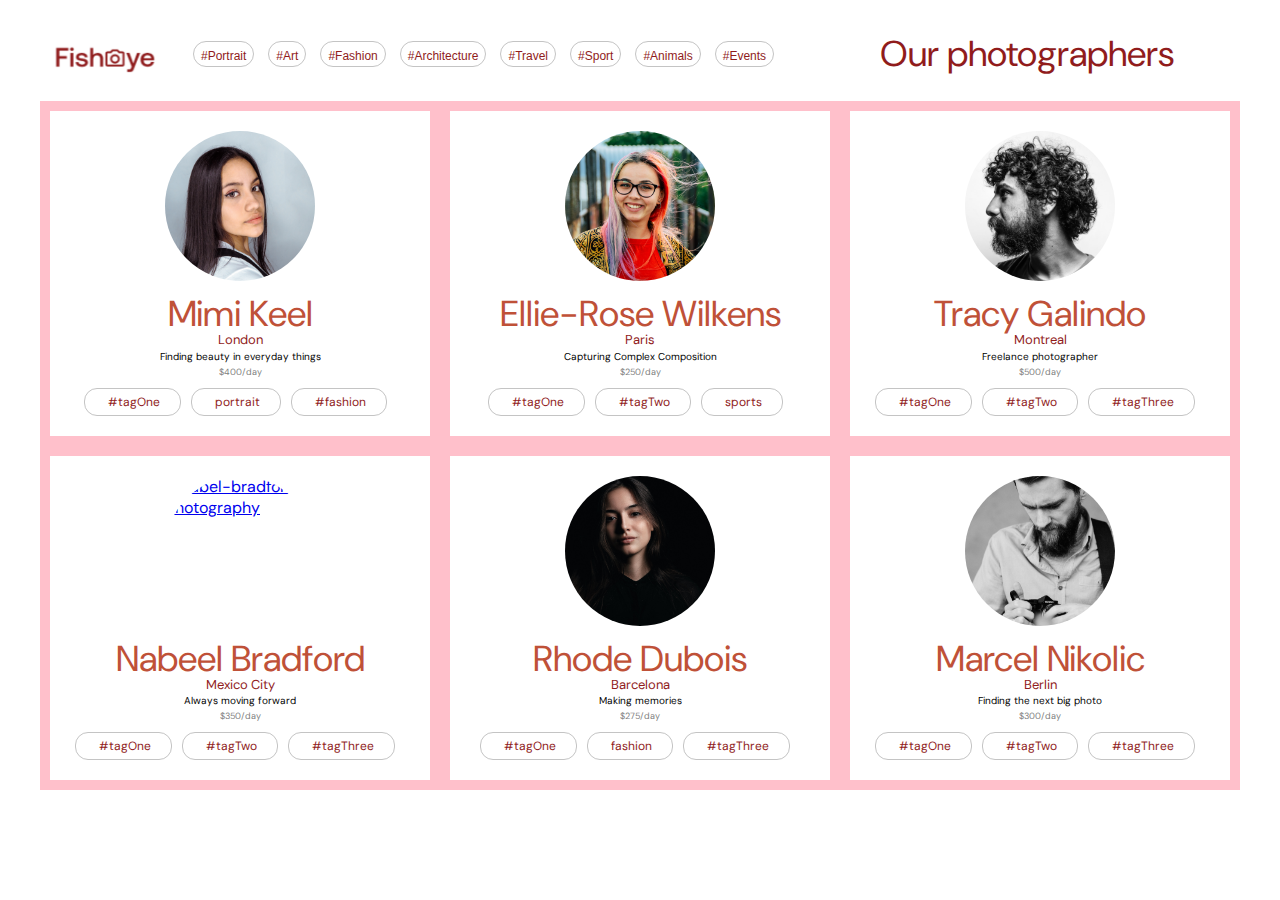
==== index.html @ 68626e82 "Fixed W3 errors" ====
<!doctype html>
<html lang="en">
<head>
  <meta charset="utf-8">
  <meta name="viewport" content="width=device-width, initial-scale=1, shrink-to-fit=no">
  <title>Fish Eye</title>
  <meta name="description" content="">
<link rel="stylesheet" href="style/style.css">
<link rel="stylesheet" href="style/mediaqueries.css">
<link rel="preconnect" href="https://fonts.gstatic.com">
<link href="https://fonts.googleapis.com/css2?family=DM+Sans&display=swap" rel="stylesheet">
</head>
<body>
  <nav class="navigation">
    <div class="menu">
      <a href="index.html"><img class="logo" src="img/logo.png" alt="logo-eye-fish-agency"></a>
      <div id="btnContainer">
        <button class="btn topTag" onclick="filter('portraits')">#Portrait</button>
        <button class="btn topTag" onclick="filter('art')">#Art</button>
        <button class="btn topTag" onclick="filter('fashion')">#Fashion</button>
        <button class="btn topTag" onclick="filter('architecture')">#Architecture</button>
        <button class="btn topTag" onclick="filter('travel')">#Travel</button>
        <button class="btn topTag" onclick="filter('sports')">#Sport</button>
        <button class="btn topTag" onclick="filter('animals')">#Animals</button>
        <button class="btn topTag" onclick="filter('events')">#Events</button>
      </div>
    </div>
  </nav>
    
   
  <h1>Our photographers</h1>
  <div class="containerFreelancers">
    <!--Second row of items-->
    <div class="containerColumns">
        <div class="card portrait events travel animals">
          <a href="mimikeel.html"><img src="img/ID/MimiKeel.jpg" alt="mimi-keel-photography"  class="roundPicture"></a>
          <h3>JSON IMPORT HERE</h3>
          <p class="location"></p>
          <p class="description"></p>
          <p class="rate"></p>
        <div class="tags">
        <p class="hashTag">#tagOne</p>
        <p class="hashTag">portrait</p>
        <p class="hashTag">#fashion</p>
      </div>
        </div>
        <div class="card  sports architecture">
          <a href="ellierose.html"><img src="img/ID/EllieRoseWilkens.jpg" alt="ellie-rose-photography"  class="roundPicture"></a>
        <h3>Name</h3>
        <p class="location">a</p>
        <p class="description">b</p>
        <p class="rate">c</p>
      <div class="tags">
        <p class="hashTag">#tagOne</p>
        <p class="hashTag">#tagTwo</p>
        <p class="hashTag">sports</p>
    </div>
        </div>
        <div class="card art fashion events">
          <a href="tracygalindo.html"><img src="img/ID/TracyGalindo.jpg" alt="tracy-galindo-photography"  class="roundPicture"></a>
        <h3>Name</h3>
        <p class="location">a</p>
        <p class="description">b</p>
        <p class="rate">c</p>
      <div class="tags">
        <p class="hashTag">#tagOne</p>
        <p class="hashTag">#tagTwo</p>
        <p class="hashTag">#tagThree</p>
    </div>
        </div>

        <div class="card travel portraits">
          <a href="nabeelbradford.html"><img src="img/ID/NabeelBrandford.jpg" alt="nabel-bradford-photography" class="roundPicture"></a>
          <h3>Name</h3>
          <p class="location">a</p>
          <p class="description">b</p>
          <p class="rate">c</p>
        <div class="tags">
          <p class="hashTag">#tagOne</p>
          <p class="hashTag">#tagTwo</p>
          <p class="hashTag">#tagThree</p></div></div>
        <div class="card sports fashion events animals">
          <a href="rhodedubois.html"><img src="img/ID/RhodeDubois.jpg" alt="Rhode-Dubois-photography"  class="roundPicture"></a>
        <h3>Name</h3>
        <p class="location">a</p>
        <p class="description">b</p>
        <p class="rate">c</p>
      <div class="tags">
        <p class="hashTag">#tagOne</p>
        <p class="hashTag">fashion</p>
        <p class="hashTag">#tagThree</p></div>
        </div>

        <div class="card travel architecture">
          <a href="marcelnikolic.html"><img src="img/ID/MarcelNikolic.jpg" alt="Marcel-Nikolic-photography"  class="roundPicture"></a>
        <h3>Name</h3>
        <p class="location">a</p>
        <p class="description">b</p>
        <p class="rate">c</p>
      <div class="tags">
        <p class="hashTag">#tagOne</p>
        <p class="hashTag">#tagTwo</p>
        <p class="hashTag">#tagThree</p></div>
        </div>
    </div>
  </div>
  <script src="js/json.js"></script>
  <script src="js/buttonfilter.js"></script>
</body>
</html>
---- style/style.css ----
body{
  margin: 40px;
  margin-top: 30px;
  font-family: 'DM Sans', sans-serif;
  overflow-y: scroll;
}
.navigation{
  float: left;
  width: 70%;
  height: 20px;
}

*:focus {
outline:none;
}
.menu{
  display: flex;
}
.logo{
  width: 120px;
  height: auto;
  padding-left: 10px;
  padding-right: 23px;
}

.topTag{
  background: #FFFFFF;
  border-radius: 13px;
  border-width:20px;
  display: inline-block;
  height: 26px;
  width: auto;
  line-height: 26px;
  padding-left: 7px;
  padding-right: 7px;
  position: relative;
  margin: 0 10px 10px 0;
  border: #C4C4C4;;
  border-style: solid;
  border-width: 0.5px;
  color: #901C1C;
  font-size: 12px;
  margin-top: 11px;
}

.topTag:hover{
  background-color: #901C1C;
  color:#FFFFFF;

}



h1{
    font-size: 36px;
    font-weight: 400;
    color: #901C1C;
    font-style: normal;
}

h3{
  font-size: 36px;
  font-weight: 400;
  color: #BF5138;
  line-height: 46.87px;
  font-style: normal;
  text-align: center;
  margin-top: 10px;
  margin-bottom: 0px;
}

.location{
  font-size: 13px;
  font-weight: 400;
  color: #901C1C;
  font-style: normal;
  line-height: 16.93px;
  margin-top: -6px;
  margin-bottom: 0px;
}

.description{
  font-size: 10px;
  font-weight: 400;
  color: #000000;
  font-style: normal;
  line-height: 13.02px;
  margin-top: 1px;
}

.rate{
  font-size: 9px;
  font-weight: 400;
  color: #808080;
  font-style: normal;
  line-height: 11.72px;
  margin-top: -6px;
}

.containerColumns{
  display: grid;
  grid-template-columns: 1fr 1fr 1fr;
  position: relative;
}

.itemColumn{
  width: 500px;
  height: auto;
}

.card{
  background-color: white;
  margin-right: 10px;
  margin-left: 10px;
  margin-top: 10px;
  margin-bottom: 10px;
  padding-top: 10px;
  padding-bottom: 10px;
  display: none;
}

.show {
display: block;
}
.roundPicture{
  width: 150px;
  height: 150px;
  border-radius: 100px;
  display: block;
  margin: 10px auto;
  object-fit: cover;
}

p {
  text-align: center;
}

.tags{
  display: flex;
  position: relative;
  font-weight: 600px;
  font-size: 12px;
  color: #901C1C;
  text-align: center;
  justify-content: center;
}

.hashTag{
  background: #FFFFFF;
  border-radius: 13px;
  border-width:20px;
  display: inline-block;
  height: 26px;
  line-height: 26px;
  padding: 0 20px 0 23px;
  position: relative;
  margin: 0 10px 10px 0;
  border: #C4C4C4;;
  border-style: solid;
  border-width: 0.5px;
  color: #901C1C;
  font-size: 12px;
}

.hashTag:hover{
  background-color: #901C1C;
  color: #FFFFFF;

}

/*Profile Page Styles*/

.navigationProfile{
  width: 70%;
  height: 20px;
  margin-bottom: 50px;
}
/*Filters section*/
.containerColumnsFilter{
  display: flex;
}

.itemColumnFilter{
  width: 500px;
  height: auto;
  background-color: #FFFFFF;
}

.cardPicture{
  background-color: #FFFFFF;
  margin-right: 10px;
  margin-left: 10px;
  margin-top: 10px;
  margin-bottom: 10px;
  padding-top: 10px;
  padding-bottom: 10px;
}

.cardPictureProfile{
  background-color: white;
  margin-right: 10px;
  margin-left: 10px;
  margin-top: 10px;
  margin-bottom: 10px;
  padding-top: 10px;
  padding-bottom: 10px;
  display: flex;
  justify-content: flex-end;
}

/*Pictures Section*/

.containerColumnsPicture{
  display: flex;
}

.itemColumnPicture{
  width: 500px;
  height: auto;
  background-color:#FFFFFF;
}

.cardDisplay{
  background-color: #FFFFFF;
  margin-right: 10px;
  margin-left: 10px;
  margin-top: 10px;
  margin-bottom: 30px;
  padding-top: 10px;
  padding-bottom: 10px;
  width: 90%;
  
}

.monoId{
  font-size: 36px;
  font-weight: 400;
  font-style: normal;
  color: #BF5138;
  text-align: left !important; /*Over writes*/
  margin-left: 25px !important;
  margin-top: 7px;
  margin-bottom: 7px;
}

.monoLocation{
 font-size: 24px !important;
 font-style: normal;
 font-weight: 400;
 color: #901C1C;
 margin-left: 25px !important;
 text-align: left !important; 
 margin-top: 1px !important;
 margin-bottom: 1px !important;
}

.monoDescription{
  font-size: 14px !important;
  font-style: normal;
  font-weight: 400;
  color: #525252;
  margin-left: 25px !important;
  text-align: left !important; 
  margin-top: 7px !important;
  margin-bottom: 7px !important;
}
.monotags{
  margin-left: 22px;
}

.containerFreelancers{
background-color: pink;
}

.hashTagPro{
  background: #FFFFFF;
  border-radius: 13px;
  border-width:20px;
  display: inline-block;
  height: 26px;
  line-height: 26px;
  padding: 0 8px 0 8px;
  position: relative;
  margin: 0 10px 10px 0;
  border: #C4C4C4;;
  border-style: solid;
  border-width: 0.5px;
  color: #901C1C;
  font-size: 12px;
}

.hashTagPro:hover{
  background-color: #901C1C;
  color: #FFFFFF;
}

.contactButton{
background-color: #901C1C; 
border-color: #901C1C; 
border-style: solid;
border-radius: 5px;
color: white;
padding: 15px 32px;
text-align: center;
text-decoration: none;
font-size: 16px;
margin: 4px 2px;
cursor: pointer;
}

.contactButton:hover{
  background-color: #D3573C;
  color: #000000;
  border-color: #D3573C;
  border-style: solid;
}

.roundPictureIndividual{
  width: 150px;
  height: 150px;
  border-radius: 100px;
  display: block;
  margin-right: 25px;
  object-fit: cover;

}

.filterContainer{
  height: auto;
}

.filterBox{
  display: flex;
  position: relative;
  align-items: center;
}

.orderBy{
  margin-left:10px;
  margin-right: 10px;
  font-weight: 700;
  font-style: normal;
  font-size: 18px;
}

/*Dropdown*/
.custom-select{
  width:120px;
  position: relative;
}

.custom-select select {
  display: none; 
}

.select-selected {
  background-color: #901C1C !important;
  border-top-right-radius: 5px;
  border-top-left-radius: 5px;
  border-bottom-right-radius: 5px;
  border-bottom-left-radius: 5px;
}

.select-selected:after {
  position: absolute;
  content: "";
  top: 14px;
  right: 10px;
  width: 0;
  height: 0;
  border: 6px solid transparent;
  border-color: #fff transparent transparent transparent;
}

.select-selected.select-arrow-active:after {
  border-color: transparent transparent #fff transparent;
  top: 7px;
}

/*style the items (options), including the selected item:*/
.select-items div,.select-selected {
  color: #FFFFFF;
  padding: 8px 16px;
  border: 1px solid transparent;
  border-color: transparent transparent rgba(0, 0, 0, 0.1) transparent;
  cursor: pointer;
  background-color: #901C1C;
}

/*style items (options):*/
.select-items {
  position: absolute;
  background-color: #901C1C;
  top: 100%;
  left: 0;
  right: 0;
  z-index: 99;
  margin-top:-3px;
}

/*hide the items when the select box is closed:*/
.select-hide, .same-as-selected {
  display: none;
}

.carrouselDescription{
    display: flex;
    position: relative;

}

.numbertext{
  color: #901C1C;
  font-weight: 400;
  font-style: normal;
}

.colName{
width: 50%;
background-color: aqua;
}

.colPrice{
 width: 25%;
 background-color: pink;
}

.colLike{
  width: 25%;
  background-color: purple;
 }

.squarePicture{
  width: 342px;
  height: 400px;
  display: block;
  margin: 0px auto;
  object-fit: cover;
}


/*Floating Tab*/

.BackButton{
width:300px;
height:45px;
background-color:#DB8876;
color:#000000;
border-radius:8px;
text-align:center;
box-shadow: 2px 2px 3px #999;
font-size:20px;
right: 0;
bottom: 0;
position: fixed;
margin-right: 45px;
}

.containerFloat{
display: flex;
position: relative;
}

.columnNumer{
width: 50%;
}

.columnRate{
width: 50%;
}

/*Modal*/
.row > .column {
  padding: 0 8px;
}

.row:after {
  content: "";
  display: table;
  clear: both;
}

/* Create four equal columns that floats next to eachother */
.column {
  float: left;
  width: 25%;
}

/* The Modal (background) */
.modalDisplay {
  display: none;
  position: fixed;
  z-index: 1;
  padding-top: 50px;
  left: 0;
  top: 0;
  width: 100%;
  height: 100%;
  overflow: auto;
  background-color: #FFFFFF;
  overflow: inherit;
}

/* Modal Content */
.modal-content {
  position: relative;
  background-color: #fefefe;
  margin: auto;
  padding: 0;
  width: 90%;
  max-width: 1200px;
}



/* Hide the slides by default 
.mySlides {
  display: none;
}*/

/* Next & previous buttons */
.prev,
.next {
  cursor: pointer;
  position: absolute;
  top: 50%;
  width: auto;
  padding: 16px;
  margin-top: -50px;
  color: #901C1C;
  font-weight: bold;
  font-size: 20px;
  transition: 0.6s ease;
  border-radius: 0 3px 3px 0;
  user-select: none;
  -webkit-user-select: none;
}


.next {
  right: 0;
  border-radius: 3px 0 0 3px;
}


.prev:hover,
.next:hover {
  background-color: transparent;
}


.caption-container {
  height: auto;
  text-align: left;
  padding: 2px 16px;
  margin-top: -9px;
}

.caption{
  font-size: 14px;
  font-weight: 400;
  font-style: normal;
  color: #901C1C;
  text-align: left !important;
  margin-left: 195px !important;
}

.imgShow{
  width:auto;
  height: 450px;
  display: block;
  margin: 10px auto;
}

img.demo {
  opacity: 0.6;
}

.active,
.demo:hover {
  opacity: 1;
}

img.hover-shadow {
  transition: 0.3s;
}

.hover-shadow:hover {
  box-shadow: 0 4px 8px 0 rgba(0, 0, 0, 0.2), 0 6px 20px 0 rgba(0, 0, 0, 0.19);
}
---- style/mediaqueries.css ----
@media (min-width:1025px) {
   /* big landscape tablets, laptops, and desktops */ 
  }

  @media (min-width:768px)  { 
  /* portrait tablets, portrait iPad, landscape e-readers, landscape 800x480 or 854x480 phones */
}


@media (max-width: 480px){
 /* *{
      outline: 2px solid red;
     }*/

   html,body{
      /*overflow: auto;*/
      max-height: fit-content;
   }

   .navigation {
      float: left;
      width: 40%;
      height: 20px;
  }

   .menu {
      display: flex;
      position: absolute;
  }

   .logo {
      width: 100px;
      height: auto;
      padding-left: 10px;
   }

   .hashTag{
      background: #FFFFFF;
      border-radius: 13px;
      border-width:20px;
      display: inline-block;
      height: 26px;
      line-height: 26px;
      padding: 0 5px 0 5px;
      position: relative;
      margin: 0 10px 10px 0;
      border: #C4C4C4;;
      border-style: solid;
      border-width: 0.5px;
      color: #901C1C;
      font-size: 11px;
    }

    .topTag{
      background: #FFFFFF;
      border-radius: 13px;
      border-width:20px;
      display: inline-block;
      height: 26px;
      width: auto;
      padding-left: 7px;
      padding-right: 7px;
      position: relative;
      margin: 0 10px 10px 0;
      border: #C4C4C4;;
      border-style: solid;
      border-width: 0.5px;
      color: #901C1C;
      font-size: 12px;
      margin-top: 11px;
    }

    h1{
      font-size: 16px;
      font-weight: 400;
      color: #901C1C;
      font-style: normal;
      display: flex;
      justify-content: flex-end;
  }

  .cardPicture {
   margin-top: 10px;
   margin-bottom: 10px;
   padding-top: 10px;
   padding-bottom: 10px;
}
   #btnContainer{
    display: flex;
    margin-top: 50px;
    margin-left: -154px;
    flex-wrap: wrap;
    justify-content: center;
   }

  .containerFreelancers{
   margin-top: 100px;
   background-color: #FFFFFF;
   }

   .containerColumns{
      display: flex;
      flex-direction: column;
   }
   .contactButton{
      background-color: #901C1C; 
      border-color: #901C1C; 
      border-style: solid;
      border-radius: 5px;
      color: white;
      padding: 15px 32px;
      text-align: center;
      text-decoration: none;
      font-size: 16px;
      margin: 4px 2px;
      cursor: pointer;
      right: 29%;
      bottom: 0;
      position: fixed;
      z-index: 1;
      }

      .contactButton:hover{
         background-color: #D3573C;
         color: #000000;
         border-color: #D3573C;
         border-style: solid;
       }

      .roundPictureIndividual {
         width: 99px;
         height: 99px;
         border-radius: 50%;
         display: block;
         margin-right: 25px;
         object-fit: cover;
     }

     .hashTagPro{
      background: #FFFFFF;
      border-radius: 13px;
      border-width:20px;
      display: inline-block;
      height: 26px;
      line-height: 26px;
      padding: 0 5px 0 5px;
      position: relative;
      margin: 0 10px 10px 0;
      border: #C4C4C4;;
      border-style: solid;
      border-width: 0.5px;
      color: #901C1C;
      font-size: 11px;
    }

     .monotags{
      margin-left: 22px;
      display: flex;
      flex-wrap: wrap;
      position: absolute;
    }

      .monoId{
         font-size: 18px;
         font-weight: 400;
         font-style: normal;
         color: #BF5138;
         text-align: left !important; /*Over writes*/
         margin-left: 25px !important;
         margin-top: 7px;
         margin-bottom: 7px;
       }

       .monoLocation{
         font-size: 12px !important;
         font-style: normal;
         font-weight: 400;
         color: #901C1C;
         margin-left: 25px !important;
         text-align: left !important; 
         margin-top: 1px !important;
         margin-bottom: 1px !important;
        }

        .monoDescription{
         font-size: 10px !important;
         font-style: normal;
         font-weight: 400;
         color: #525252;
         margin-left: 25px !important;
         text-align: left !important; 
         margin-top: 7px !important;
         margin-bottom: 7px !important;
       }

       .filterBox {
         display: flex;
         position: relative;
         align-items: center;
         margin-top: 40px;
     }

   .containerColumnsPicture{
      display: flex;
      flex-direction: column;
      background-color: lightcoral;
    }

    .cardDisplay{
       background-color: lightgreen;
    }

    .cardPictureProfile{
      width: 100px;
      background-color: white;
      margin-top: 10px;
      margin-bottom: 10px;
      padding-top: 10px;
      padding-bottom: 10px;
      display: flex;
      justify-content: flex-end;
    }

    .squarePicture {
      width: 252px;
      height: 400px;
      display: block;
      margin: 0px auto;
      object-fit: cover;
  }

    .BackButton{
      width:300px;
      height:45px;
      background-color:#DB8876;
      color:#000000;
      border-radius:8px;
      text-align:center;
      box-shadow: 2px 2px 3px #999;
      font-size:20px;
      right: 0;
      bottom: 0;
      position: fixed;
      margin-right: 45px;
      display: none;
      }

      .imgShow {
         width: 270px;
         height: 450px;
         display: block;
         margin: 10px auto;
         object-fit: cover;
         padding-right: 1px;
     }

     .headerModal {
      font-size: 50px;
      color: #000000;
      font-weight: 400;
      font-style: normal;
      text-align: left !important;
      margin-top: -20px;
      margin-bottom: 5px;
  }

      
}
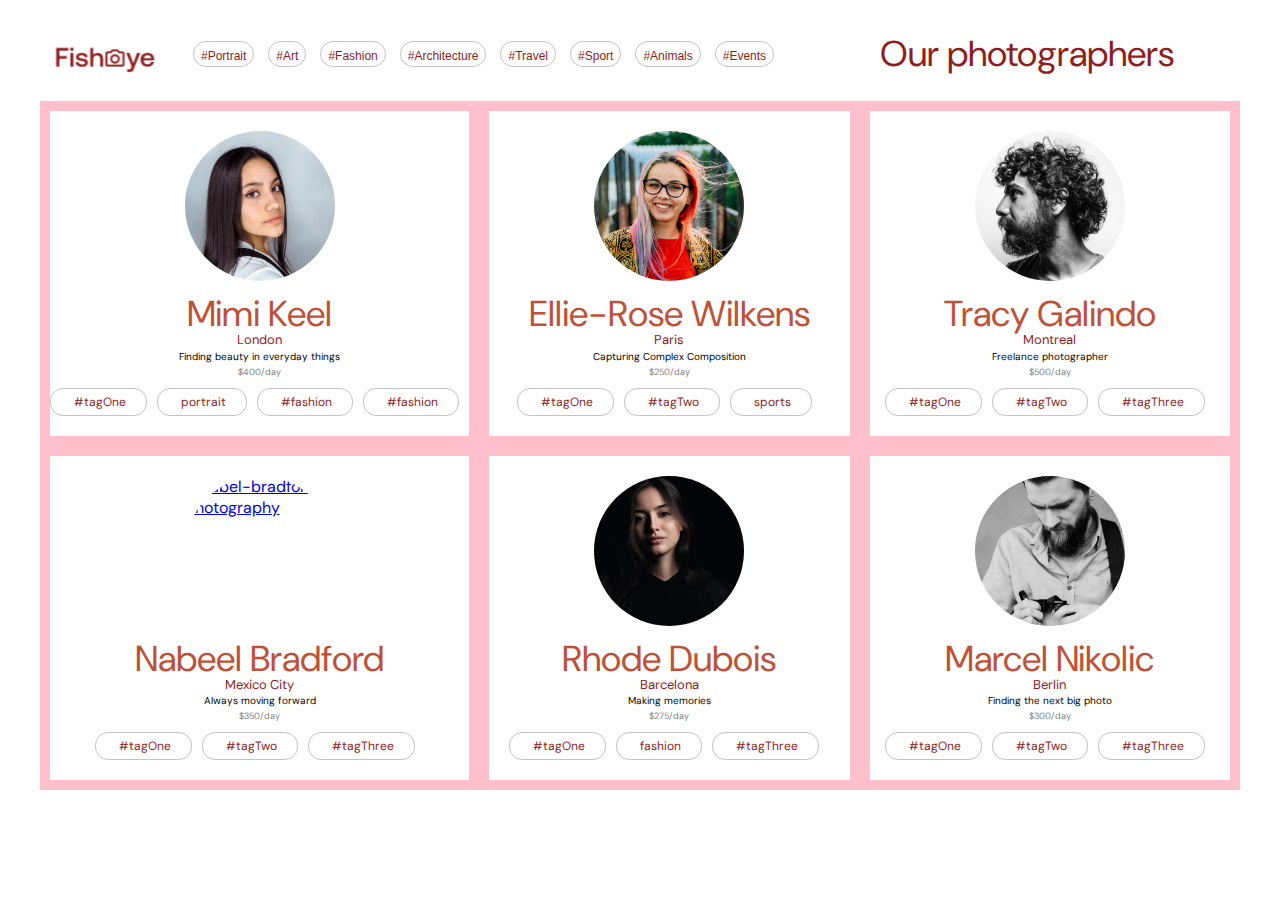
==== commit b2bae927: "!!!" ====
--- a/index.html
+++ b/index.html
@@ -39,9 +39,10 @@
           <p class="description"></p>
           <p class="rate"></p>
         <div class="tags">
-        <p class="hashTag">#tagOne</p>
-        <p class="hashTag">portrait</p>
-        <p class="hashTag">#fashion</p>
+        <p class="hashTag one">#tagOne</p>
+        <p class="hashTag two">portrait</p>
+        <p class="hashTag three">#fashion</p>
+        <p class="hashTag threesec">#fashion</p>
       </div>
         </div>
         <div class="card  sports architecture">
@@ -51,9 +52,9 @@
         <p class="description">b</p>
         <p class="rate">c</p>
       <div class="tags">
-        <p class="hashTag">#tagOne</p>
-        <p class="hashTag">#tagTwo</p>
-        <p class="hashTag">sports</p>
+        <p class="hashTag four">#tagOne</p>
+        <p class="hashTag five">#tagTwo</p>
+        <p class="hashTag six">sports</p>
     </div>
         </div>
         <div class="card art fashion events">
@@ -63,9 +64,9 @@
         <p class="description">b</p>
         <p class="rate">c</p>
       <div class="tags">
-        <p class="hashTag">#tagOne</p>
-        <p class="hashTag">#tagTwo</p>
-        <p class="hashTag">#tagThree</p>
+        <p class="hashTag seven">#tagOne</p>
+        <p class="hashTag eight">#tagTwo</p>
+        <p class="hashTag nine">#tagThree</p>
     </div>
         </div>
 
@@ -76,9 +77,9 @@
           <p class="description">b</p>
           <p class="rate">c</p>
         <div class="tags">
-          <p class="hashTag">#tagOne</p>
-          <p class="hashTag">#tagTwo</p>
-          <p class="hashTag">#tagThree</p></div></div>
+          <p class="hashTag ten">#tagOne</p>
+          <p class="hashTag eleven">#tagTwo</p>
+          <p class="hashTag twelve">#tagThree</p></div></div>
         <div class="card sports fashion events animals">
           <a href="rhodedubois.html"><img src="img/ID/RhodeDubois.jpg" alt="Rhode-Dubois-photography"  class="roundPicture"></a>
         <h3>Name</h3>
@@ -86,9 +87,9 @@
         <p class="description">b</p>
         <p class="rate">c</p>
       <div class="tags">
-        <p class="hashTag">#tagOne</p>
-        <p class="hashTag">fashion</p>
-        <p class="hashTag">#tagThree</p></div>
+        <p class="hashTag fort">#tagOne</p>
+        <p class="hashTag fift">fashion</p>
+        <p class="hashTag sixt">#tagThree</p></div>
         </div>
 
         <div class="card travel architecture">
@@ -98,9 +99,9 @@
         <p class="description">b</p>
         <p class="rate">c</p>
       <div class="tags">
-        <p class="hashTag">#tagOne</p>
-        <p class="hashTag">#tagTwo</p>
-        <p class="hashTag">#tagThree</p></div>
+        <p class="hashTag eighte">#tagOne</p>
+        <p class="hashTag ninet">#tagTwo</p>
+        <p class="hashTag twenty">#tagThree</p></div>
         </div>
     </div>
   </div>
--- a/style/style.css
+++ b/style/style.css
@@ -10,9 +10,9 @@
   height: 20px;
 }
 
-*:focus {
+/**:focus {
 outline:none;
-}
+}*/
 .menu{
   display: flex;
 }
@@ -229,7 +229,7 @@
   padding-top: 10px;
   padding-bottom: 10px;
   width: 90%;
-  
+
 }
 
 .monoId{
@@ -411,23 +411,38 @@
 
 .numbertext{
   color: #901C1C;
-  font-weight: 400;
+  font-weight: 600;
   font-style: normal;
 }
 
 .colName{
-width: 50%;
-background-color: aqua;
+width: 60%;
+padding-left: 13px;
+font-size: 13px;
+font-style: normal;
+font-weight: 600;
+color: #901C1C;
 }
 
 .colPrice{
- width: 25%;
- background-color: pink;
+ width: 20%;
+ padding-left: 12px;
+ font-size: 13px;
+ font-style: normal;
+ font-weight: 600;
+ color: #901C1C; 
+ text-align: right;
 }
 
 .colLike{
-  width: 25%;
-  background-color: purple;
+  width: 20%;
+  padding-left: 12px;
+  padding-right: 16px;
+  font-size: 13px;
+  font-style: normal;
+  font-weight: 400;
+  color: #901C1C;
+  text-align: right;
  }
 
 .squarePicture{
@@ -442,7 +457,7 @@
 /*Floating Tab*/
 
 .BackButton{
-width:300px;
+width:200px;
 height:45px;
 background-color:#DB8876;
 color:#000000;
@@ -462,11 +477,25 @@
 }
 
 .columnNumer{
-width: 50%;
+width: 70%;
+font-style: normal;
+font-weight: 400;
+color: #000000;
+text-align: right;
+padding-right: 20px;
+justify-content: center;
+padding-top: 10px;
 }
 
 .columnRate{
-width: 50%;
+width: 30%;
+font-style: normal;
+font-weight: 400;
+color: #901C1C;
+text-align: right;
+padding-right: 20px;
+justify-content: center;
+padding-top: 10px;
 }
 
 /*Modal*/
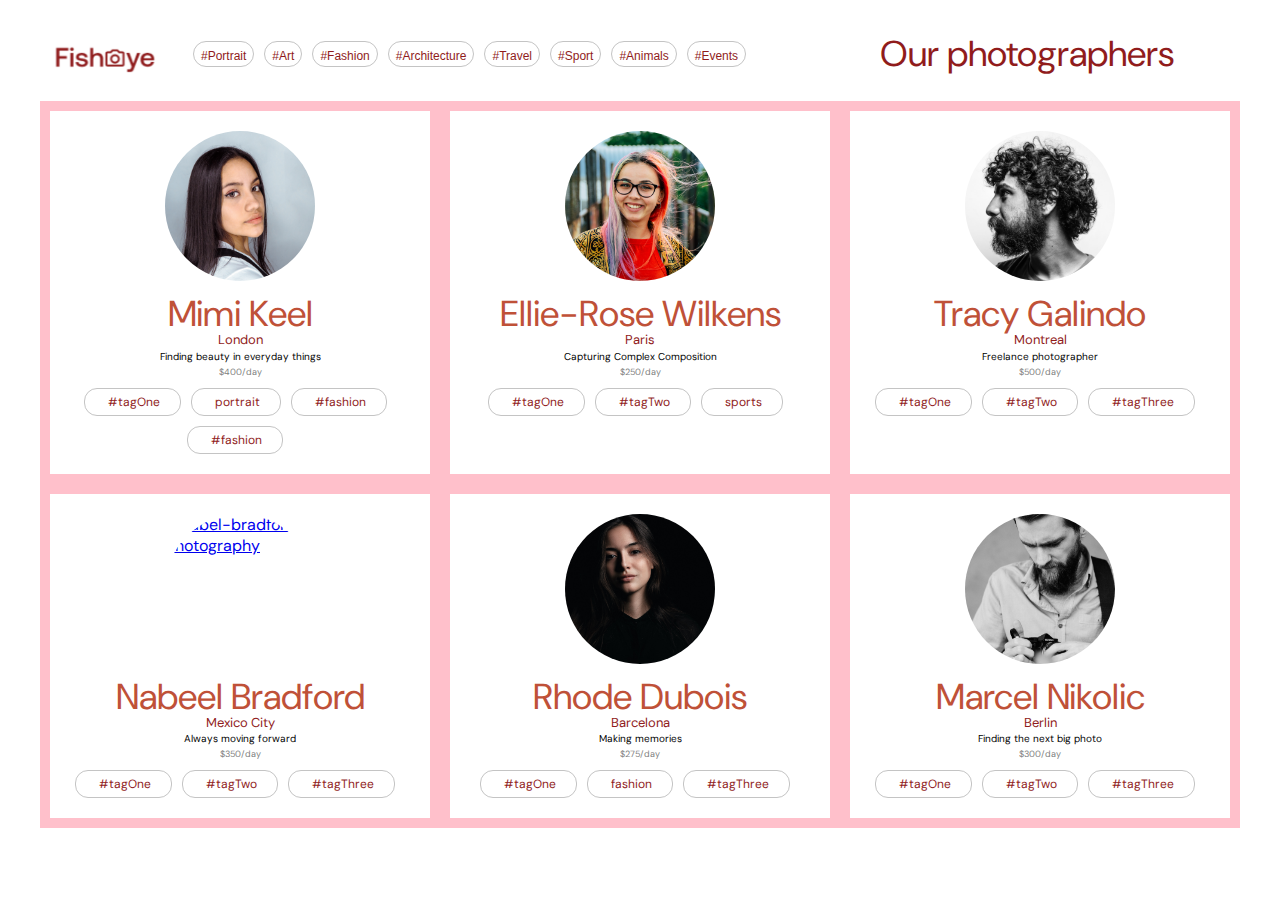
==== commit 413df5cd: "Deployed Review Version" ====
--- a/index.html
+++ b/index.html
@@ -11,7 +11,7 @@
 <link href="https://fonts.googleapis.com/css2?family=DM+Sans&display=swap" rel="stylesheet">
 </head>
 <body>
-  <nav class="navigation">
+  <nav class="navigation hide-sm">
     <div class="menu">
       <a href="index.html"><img class="logo" src="img/logo.png" alt="logo-eye-fish-agency"></a>
       <div id="btnContainer">
@@ -28,7 +28,23 @@
   </nav>
     
    
-  <h1>Our photographers</h1>
+  <h1 class="hide-sm">Our photographers</h1>
+
+  <div class="navbar-small show-sm">
+    <a href="index.html"><img class="logo" src="img/logo.png" alt="logo-eye-fish-agency"></a>
+    <h1>Our photographers</h1>
+    <div id="btnContainer">
+      <button class="btn topTag" onclick="filter('portraits')">#Portrait</button>
+      <button class="btn topTag" onclick="filter('art')">#Art</button>
+      <button class="btn topTag" onclick="filter('fashion')">#Fashion</button>
+      <button class="btn topTag" onclick="filter('architecture')">#Architecture</button>
+      <button class="btn topTag" onclick="filter('travel')">#Travel</button>
+      <button class="btn topTag" onclick="filter('sports')">#Sport</button>
+      <button class="btn topTag" onclick="filter('animals')">#Animals</button>
+      <button class="btn topTag" onclick="filter('events')">#Events</button>
+    </div>
+  </div>
+
   <div class="containerFreelancers">
     <!--Second row of items-->
     <div class="containerColumns">
--- a/style/style.css
+++ b/style/style.css
@@ -2,7 +2,6 @@
   margin: 40px;
   margin-top: 30px;
   font-family: 'DM Sans', sans-serif;
-  overflow-y: scroll;
 }
 .navigation{
   float: left;
@@ -137,6 +136,8 @@
 
 .tags{
   display: flex;
+  flex-wrap: wrap;
+  height: auto;
   position: relative;
   font-weight: 600px;
   font-size: 12px;
@@ -181,7 +182,6 @@
 }
 
 .itemColumnFilter{
-  width: 500px;
   height: auto;
   background-color: #FFFFFF;
 }
@@ -211,7 +211,10 @@
 /*Pictures Section*/
 
 .containerColumnsPicture{
-  display: flex;
+  display: grid;
+  grid-template-columns: 1fr 1fr 1fr;
+  margin-top: 20px;
+  margin-bottom: 20px;
 }
 
 .itemColumnPicture{
@@ -222,13 +225,10 @@
 
 .cardDisplay{
   background-color: #FFFFFF;
-  margin-right: 10px;
-  margin-left: 10px;
-  margin-top: 10px;
-  margin-bottom: 30px;
-  padding-top: 10px;
-  padding-bottom: 10px;
   width: 90%;
+  margin-bottom: 40px;
+  margin-left: auto;
+  margin-right: auto;
 
 }
 
@@ -266,6 +266,9 @@
 }
 .monotags{
   margin-left: 22px;
+  display: flex;
+  flex-wrap: wrap;
+  height: auto;
 }
 
 .containerFreelancers{
@@ -304,7 +307,7 @@
 text-align: center;
 text-decoration: none;
 font-size: 16px;
-margin: 4px 2px;
+margin: 40px 2px;
 cursor: pointer;
 }
 
@@ -333,6 +336,8 @@
   display: flex;
   position: relative;
   align-items: center;
+  margin-top: 20px;
+  margin-bottom: 40px;
 }
 
 .orderBy{
@@ -406,6 +411,10 @@
 .carrouselDescription{
     display: flex;
     position: relative;
+    width: 80%;
+    margin-right: auto;
+    margin-left: auto;
+    margin-top: 20px;
 
 }
 
@@ -446,8 +455,8 @@
  }
 
 .squarePicture{
-  width: 342px;
-  height: 400px;
+  width: 90%;
+  height: 300px;
   display: block;
   margin: 0px auto;
   object-fit: cover;
@@ -528,6 +537,7 @@
   overflow: auto;
   background-color: #FFFFFF;
   overflow: inherit;
+  justify-content: center;
 }
 
 /* Modal Content */
@@ -541,11 +551,10 @@
 }
 
 
-
-/* Hide the slides by default 
+ 
 .mySlides {
   display: none;
-}*/
+}
 
 /* Next & previous buttons */
 .prev,
@@ -595,10 +604,11 @@
 }
 
 .imgShow{
-  width:auto;
-  height: 450px;
+  width: 90vmin;
+  height: 80vh;
   display: block;
   margin: 10px auto;
+  object-fit: contain;
 }
 
 img.demo {
@@ -616,4 +626,27 @@
 
 .hover-shadow:hover {
   box-shadow: 0 4px 8px 0 rgba(0, 0, 0, 0.2), 0 6px 20px 0 rgba(0, 0, 0, 0.19);
+}
+
+.navbar-small {
+  display: flex;
+  flex-direction: column;
+  align-items: center;
+  margin-bottom: 50px;
+}
+
+.navbar-small h1 {
+  margin-top: 20px;
+  margin-bottom: 30px;
+}
+
+#btnContainer {
+  display: flex;
+  flex-wrap: wrap;
+  justify-content: center;
+}
+
+.profileDescription {
+  display: flex;
+  width: 80%;
 }--- a/style/mediaqueries.css
+++ b/style/mediaqueries.css
@@ -1,268 +1,97 @@
-@media (min-width:1025px) {
-   /* big landscape tablets, laptops, and desktops */ 
+@media (min-width: 1200px) {
+  .show-sm {
+       display: none!important;
   }
+}
 
-  @media (min-width:768px)  { 
-  /* portrait tablets, portrait iPad, landscape e-readers, landscape 800x480 or 854x480 phones */
+@media (max-width:1200px) {
+/* big landscape tablets, laptops, and desktops */ 
+.hide-sm {
+     display: none!important;
+}
+.containerColumns{
+  grid-template-columns: 1fr 1fr;
+}
+.containerColumnsPicture{
+  grid-template-columns: 1fr 1fr;
+}
+}
+
+@media (max-width:768px)  { 
+/* portrait tablets, portrait iPad, landscape e-readers, landscape 800x480 or 854x480 phones */
+.containerColumns{
+  grid-template-columns: 1fr;
+}
+.containerColumnsPicture{
+  grid-template-columns: 1fr;
+}
+
+.navbar-small h1 {
+  font-size: 25px;
+}
+
+.profileDescription {
+  flex-direction: column;
+  width: 100%;
+}
+
+.containerColumnsFilter{
+ flex-direction: column-reverse;
+ align-items: center;
+ margin: 0;
+ padding: 0;
+}
+
+.cardPictureProfile {
+ justify-content: center;
+}
+
+.cardPictureProfile img {
+ margin: 0;
+ padding: 0;
+}
+
+.cardPicture {
+ display: flex;
+ flex-direction: column;
+ align-items: center;
+ margin: 0;
+ padding: 0;
+}
+
+.cardPicture p {
+ margin-left: 0!important;
+}
+
+.headerModal {
+ font-size: 48px;
+}
+
+.formData label {
+ font-size: 28px;
+}
+
+.textarea {
+ width: 90%;
+}
+.content {
+ width: 90%;
+}
+
+.text-control {
+ width: 90%;
+}
+
 }
 
 
 @media (max-width: 480px){
- /* *{
-      outline: 2px solid red;
-     }*/
+/* *{
+   outline: 2px solid red;
+  }*/
 
-   html,body{
-      /*overflow: auto;*/
-      max-height: fit-content;
-   }
-
-   .navigation {
-      float: left;
-      width: 40%;
-      height: 20px;
+  .BackButton{
+    display: none;
   }
-
-   .menu {
-      display: flex;
-      position: absolute;
-  }
-
-   .logo {
-      width: 100px;
-      height: auto;
-      padding-left: 10px;
-   }
-
-   .hashTag{
-      background: #FFFFFF;
-      border-radius: 13px;
-      border-width:20px;
-      display: inline-block;
-      height: 26px;
-      line-height: 26px;
-      padding: 0 5px 0 5px;
-      position: relative;
-      margin: 0 10px 10px 0;
-      border: #C4C4C4;;
-      border-style: solid;
-      border-width: 0.5px;
-      color: #901C1C;
-      font-size: 11px;
-    }
-
-    .topTag{
-      background: #FFFFFF;
-      border-radius: 13px;
-      border-width:20px;
-      display: inline-block;
-      height: 26px;
-      width: auto;
-      padding-left: 7px;
-      padding-right: 7px;
-      position: relative;
-      margin: 0 10px 10px 0;
-      border: #C4C4C4;;
-      border-style: solid;
-      border-width: 0.5px;
-      color: #901C1C;
-      font-size: 12px;
-      margin-top: 11px;
-    }
-
-    h1{
-      font-size: 16px;
-      font-weight: 400;
-      color: #901C1C;
-      font-style: normal;
-      display: flex;
-      justify-content: flex-end;
-  }
-
-  .cardPicture {
-   margin-top: 10px;
-   margin-bottom: 10px;
-   padding-top: 10px;
-   padding-bottom: 10px;
-}
-   #btnContainer{
-    display: flex;
-    margin-top: 50px;
-    margin-left: -154px;
-    flex-wrap: wrap;
-    justify-content: center;
-   }
-
-  .containerFreelancers{
-   margin-top: 100px;
-   background-color: #FFFFFF;
-   }
-
-   .containerColumns{
-      display: flex;
-      flex-direction: column;
-   }
-   .contactButton{
-      background-color: #901C1C; 
-      border-color: #901C1C; 
-      border-style: solid;
-      border-radius: 5px;
-      color: white;
-      padding: 15px 32px;
-      text-align: center;
-      text-decoration: none;
-      font-size: 16px;
-      margin: 4px 2px;
-      cursor: pointer;
-      right: 29%;
-      bottom: 0;
-      position: fixed;
-      z-index: 1;
-      }
-
-      .contactButton:hover{
-         background-color: #D3573C;
-         color: #000000;
-         border-color: #D3573C;
-         border-style: solid;
-       }
-
-      .roundPictureIndividual {
-         width: 99px;
-         height: 99px;
-         border-radius: 50%;
-         display: block;
-         margin-right: 25px;
-         object-fit: cover;
-     }
-
-     .hashTagPro{
-      background: #FFFFFF;
-      border-radius: 13px;
-      border-width:20px;
-      display: inline-block;
-      height: 26px;
-      line-height: 26px;
-      padding: 0 5px 0 5px;
-      position: relative;
-      margin: 0 10px 10px 0;
-      border: #C4C4C4;;
-      border-style: solid;
-      border-width: 0.5px;
-      color: #901C1C;
-      font-size: 11px;
-    }
-
-     .monotags{
-      margin-left: 22px;
-      display: flex;
-      flex-wrap: wrap;
-      position: absolute;
-    }
-
-      .monoId{
-         font-size: 18px;
-         font-weight: 400;
-         font-style: normal;
-         color: #BF5138;
-         text-align: left !important; /*Over writes*/
-         margin-left: 25px !important;
-         margin-top: 7px;
-         margin-bottom: 7px;
-       }
-
-       .monoLocation{
-         font-size: 12px !important;
-         font-style: normal;
-         font-weight: 400;
-         color: #901C1C;
-         margin-left: 25px !important;
-         text-align: left !important; 
-         margin-top: 1px !important;
-         margin-bottom: 1px !important;
-        }
-
-        .monoDescription{
-         font-size: 10px !important;
-         font-style: normal;
-         font-weight: 400;
-         color: #525252;
-         margin-left: 25px !important;
-         text-align: left !important; 
-         margin-top: 7px !important;
-         margin-bottom: 7px !important;
-       }
-
-       .filterBox {
-         display: flex;
-         position: relative;
-         align-items: center;
-         margin-top: 40px;
-     }
-
-   .containerColumnsPicture{
-      display: flex;
-      flex-direction: column;
-      background-color: lightcoral;
-    }
-
-    .cardDisplay{
-       background-color: lightgreen;
-    }
-
-    .cardPictureProfile{
-      width: 100px;
-      background-color: white;
-      margin-top: 10px;
-      margin-bottom: 10px;
-      padding-top: 10px;
-      padding-bottom: 10px;
-      display: flex;
-      justify-content: flex-end;
-    }
-
-    .squarePicture {
-      width: 252px;
-      height: 400px;
-      display: block;
-      margin: 0px auto;
-      object-fit: cover;
-  }
-
-    .BackButton{
-      width:300px;
-      height:45px;
-      background-color:#DB8876;
-      color:#000000;
-      border-radius:8px;
-      text-align:center;
-      box-shadow: 2px 2px 3px #999;
-      font-size:20px;
-      right: 0;
-      bottom: 0;
-      position: fixed;
-      margin-right: 45px;
-      display: none;
-      }
-
-      .imgShow {
-         width: 270px;
-         height: 450px;
-         display: block;
-         margin: 10px auto;
-         object-fit: cover;
-         padding-right: 1px;
-     }
-
-     .headerModal {
-      font-size: 50px;
-      color: #000000;
-      font-weight: 400;
-      font-style: normal;
-      text-align: left !important;
-      margin-top: -20px;
-      margin-bottom: 5px;
-  }
-
-      
+   
 }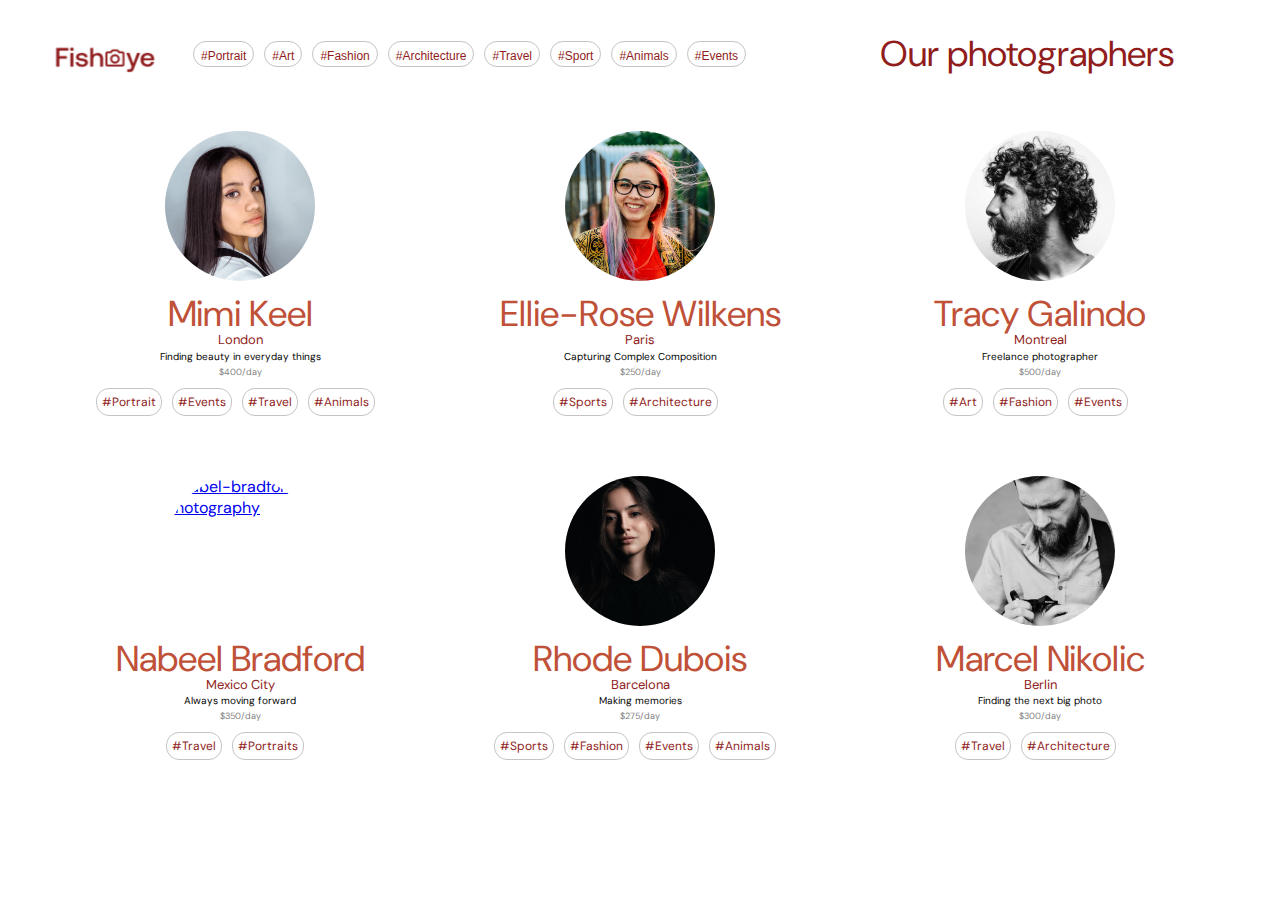
==== commit d867b379: "Commented Json errors" ====
--- a/index.html
+++ b/index.html
@@ -55,10 +55,10 @@
           <p class="description"></p>
           <p class="rate"></p>
         <div class="tags">
-        <p class="hashTag one">#tagOne</p>
-        <p class="hashTag two">portrait</p>
-        <p class="hashTag three">#fashion</p>
-        <p class="hashTag threesec">#fashion</p>
+        <p class="hashTag one">#Portrait</p>
+        <p class="hashTag two">#Events</p>
+        <p class="hashTag three">#Travel</p>
+        <p class="hashTag threesec">#Animals</p>
       </div>
         </div>
         <div class="card  sports architecture">
@@ -68,9 +68,8 @@
         <p class="description">b</p>
         <p class="rate">c</p>
       <div class="tags">
-        <p class="hashTag four">#tagOne</p>
-        <p class="hashTag five">#tagTwo</p>
-        <p class="hashTag six">sports</p>
+        <p class="hashTag four">#Sports</p>
+        <p class="hashTag five">#Architecture</p>
     </div>
         </div>
         <div class="card art fashion events">
@@ -80,9 +79,9 @@
         <p class="description">b</p>
         <p class="rate">c</p>
       <div class="tags">
-        <p class="hashTag seven">#tagOne</p>
-        <p class="hashTag eight">#tagTwo</p>
-        <p class="hashTag nine">#tagThree</p>
+        <p class="hashTag seven">#Art</p>
+        <p class="hashTag eight">#Fashion</p>
+        <p class="hashTag nine">#Events</p>
     </div>
         </div>
 
@@ -93,9 +92,10 @@
           <p class="description">b</p>
           <p class="rate">c</p>
         <div class="tags">
-          <p class="hashTag ten">#tagOne</p>
-          <p class="hashTag eleven">#tagTwo</p>
-          <p class="hashTag twelve">#tagThree</p></div></div>
+          <p class="hashTag ten">#Travel</p>
+          <p class="hashTag eleven">#Portraits</p>
+          </div>
+        </div>
         <div class="card sports fashion events animals">
           <a href="rhodedubois.html"><img src="img/ID/RhodeDubois.jpg" alt="Rhode-Dubois-photography"  class="roundPicture"></a>
         <h3>Name</h3>
@@ -103,9 +103,11 @@
         <p class="description">b</p>
         <p class="rate">c</p>
       <div class="tags">
-        <p class="hashTag fort">#tagOne</p>
-        <p class="hashTag fift">fashion</p>
-        <p class="hashTag sixt">#tagThree</p></div>
+        <p class="hashTag fort">#Sports</p>
+        <p class="hashTag fift">#Fashion</p>
+        <p class="hashTag sixt">#Events</p>
+        <p class="hashTag sixtII">#Animals</p>
+      </div>
         </div>
 
         <div class="card travel architecture">
@@ -115,9 +117,8 @@
         <p class="description">b</p>
         <p class="rate">c</p>
       <div class="tags">
-        <p class="hashTag eighte">#tagOne</p>
-        <p class="hashTag ninet">#tagTwo</p>
-        <p class="hashTag twenty">#tagThree</p></div>
+        <p class="hashTag eighte">#Travel</p>
+        <p class="hashTag twenty">#Architecture</p></div>
         </div>
     </div>
   </div>
--- a/style/style.css
+++ b/style/style.css
@@ -153,7 +153,7 @@
   display: inline-block;
   height: 26px;
   line-height: 26px;
-  padding: 0 20px 0 23px;
+  padding: 0 5px 0 5px;
   position: relative;
   margin: 0 10px 10px 0;
   border: #C4C4C4;;
@@ -272,7 +272,7 @@
 }
 
 .containerFreelancers{
-background-color: pink;
+background-color:#FFFFFF;
 }
 
 .hashTagPro{
--- a/style/mediaqueries.css
+++ b/style/mediaqueries.css
@@ -93,5 +93,14 @@
   .BackButton{
     display: none;
   }
+
+  .contactButton{
+    position: fixed;
+    z-index: 1;
+    bottom: 5px;
+    left: 28%;
+    right: 0%;
+    text-align: center;
+  }
    
 }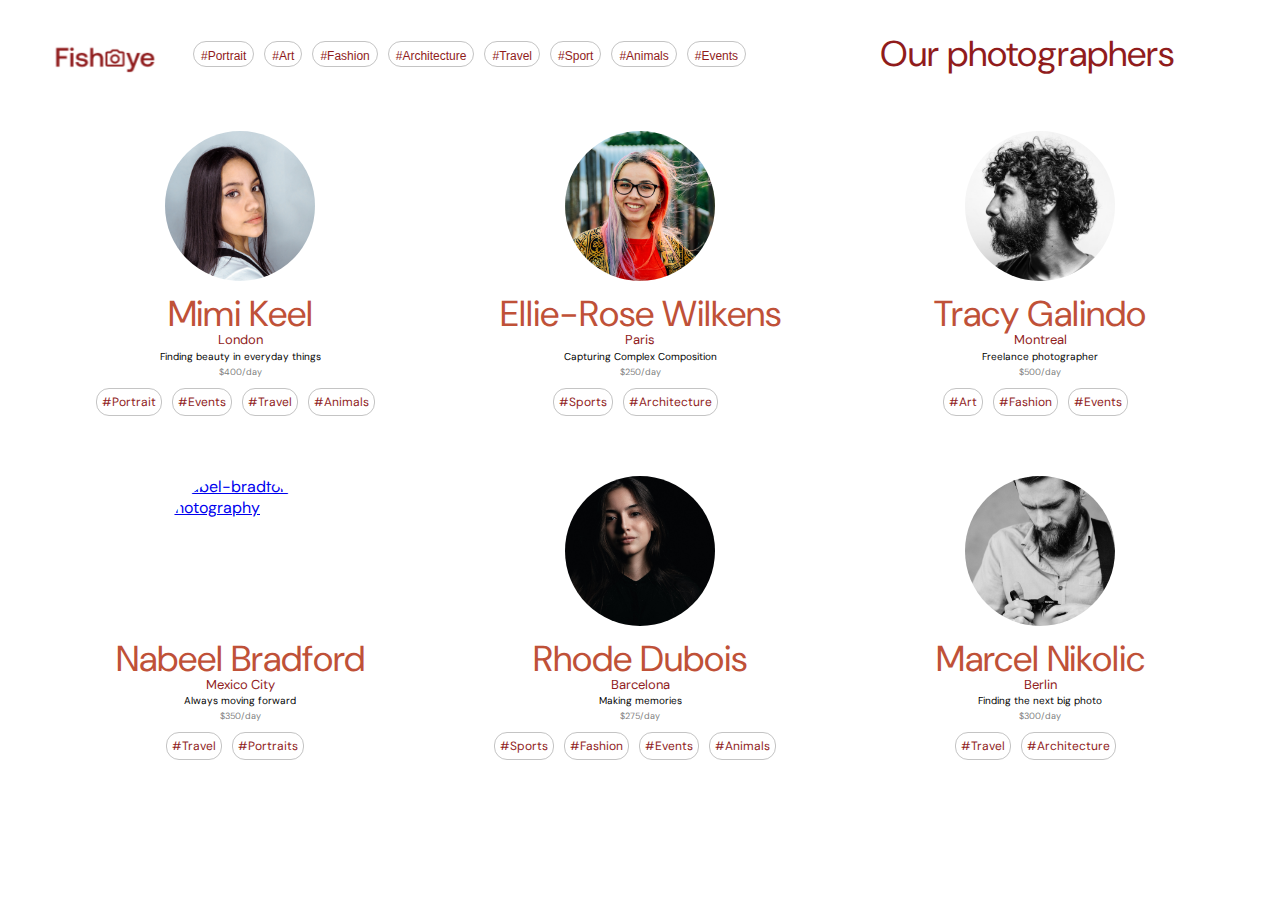
==== commit 257123b8: "Events checked" ====
--- a/index.html
+++ b/index.html
@@ -14,7 +14,7 @@
   <nav class="navigation hide-sm">
     <div class="menu">
       <a href="index.html"><img class="logo" src="img/logo.png" alt="logo-eye-fish-agency"></a>
-      <div id="btnContainer">
+      <div id="btnContainerII" aria-label="photographer categories">
         <button class="btn topTag" onclick="filter('portraits')">#Portrait</button>
         <button class="btn topTag" onclick="filter('art')">#Art</button>
         <button class="btn topTag" onclick="filter('fashion')">#Fashion</button>
@@ -31,9 +31,9 @@
   <h1 class="hide-sm">Our photographers</h1>
 
   <div class="navbar-small show-sm">
-    <a href="index.html"><img class="logo" src="img/logo.png" alt="logo-eye-fish-agency"></a>
-    <h1>Our photographers</h1>
-    <div id="btnContainer">
+    <a href="index.html"><img src="img/logo.png" class="logo"  alt="logo-eye-fish-agency"></a>
+    <h2>Our photographers</h2>
+    <div id="btnContainer" aria-label="photographer categories">
       <button class="btn topTag" onclick="filter('portraits')">#Portrait</button>
       <button class="btn topTag" onclick="filter('art')">#Art</button>
       <button class="btn topTag" onclick="filter('fashion')">#Fashion</button>
--- a/style/style.css
+++ b/style/style.css
@@ -127,7 +127,7 @@
   border-radius: 100px;
   display: block;
   margin: 10px auto;
-  object-fit: cover;
+  object-fit: cover!important;
 }
 
 p {
@@ -324,7 +324,7 @@
   border-radius: 100px;
   display: block;
   margin-right: 25px;
-  object-fit: cover;
+  object-fit: cover !important;
 
 }
 
@@ -411,9 +411,9 @@
 .carrouselDescription{
     display: flex;
     position: relative;
-    width: 80%;
+    width: 95%;
     margin-right: auto;
-    margin-left: auto;
+    margin-left: 7px;
     margin-top: 20px;
 
 }
@@ -425,7 +425,7 @@
 }
 
 .colName{
-width: 60%;
+width: 70%;
 padding-left: 13px;
 font-size: 13px;
 font-style: normal;
@@ -434,7 +434,7 @@
 }
 
 .colPrice{
- width: 20%;
+ width: 15%;
  padding-left: 12px;
  font-size: 13px;
  font-style: normal;
@@ -444,7 +444,7 @@
 }
 
 .colLike{
-  width: 20%;
+  width: 15%;
   padding-left: 12px;
   padding-right: 16px;
   font-size: 13px;
@@ -599,8 +599,8 @@
   font-weight: 400;
   font-style: normal;
   color: #901C1C;
-  text-align: left !important;
-  margin-left: 195px !important;
+  text-align: center !important;
+
 }
 
 .imgShow{
@@ -646,6 +646,12 @@
   justify-content: center;
 }
 
+#btnContainerII {
+  display: flex;
+  flex-wrap: wrap;
+  justify-content: center;
+}
+
 .profileDescription {
   display: flex;
   width: 80%;
--- a/style/mediaqueries.css
+++ b/style/mediaqueries.css
@@ -102,5 +102,20 @@
     right: 0%;
     text-align: center;
   }
+
+  
+
+    @media (min-width:320px)  {
+      /* smartphones, iPhone, portrait 480x320 phones */ 
+      .colName{
+        width: 70%;
+        font-size: 13px;
+        font-style: normal;
+        padding-left: 0px;
+        font-weight: 600;
+        color: #901C1C;
+        margin-left: -5px!important;
+        }
+     }
    
 }